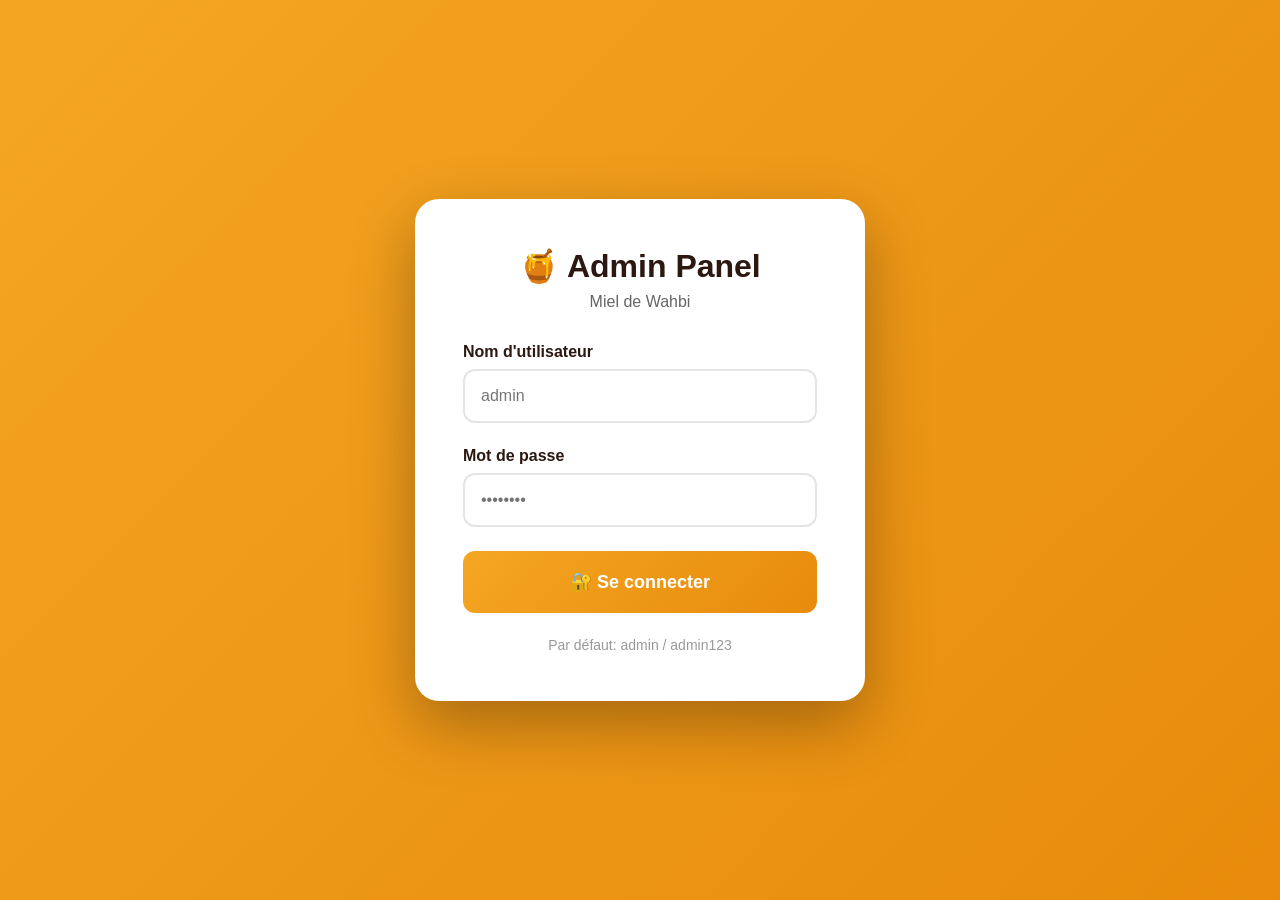
==== admin.html @ cdc11869 "Add files via upload" ====
<!DOCTYPE html>
<html lang="fr">
<head>
    <meta charset="UTF-8">
    <meta name="viewport" content="width=device-width, initial-scale=1.0">
    <title>Admin - Miel de Wahbi</title>
    <style>
        * {
            margin: 0;
            padding: 0;
            box-sizing: border-box;
        }

        :root {
            --primary: #f4a623;
            --primary-dark: #e88b0c;
            --secondary: #2c1810;
            --success: #10b981;
            --danger: #dc2626;
            --bg: #f8f9fa;
        }

        body {
            font-family: 'Segoe UI', Tahoma, Geneva, Verdana, sans-serif;
            background: var(--bg);
            color: var(--secondary);
        }

        /* Login Screen */
        .login-screen {
            min-height: 100vh;
            display: flex;
            align-items: center;
            justify-content: center;
            background: linear-gradient(135deg, var(--primary), var(--primary-dark));
            padding: 2rem;
        }

        .login-card {
            background: white;
            padding: 3rem;
            border-radius: 24px;
            box-shadow: 0 24px 64px rgba(0,0,0,0.3);
            max-width: 450px;
            width: 100%;
        }

        .login-card h1 {
            text-align: center;
            color: var(--secondary);
            margin-bottom: 0.5rem;
            font-size: 2rem;
        }

        .login-card .subtitle {
            text-align: center;
            color: #666;
            margin-bottom: 2rem;
        }

        .form-group {
            margin-bottom: 1.5rem;
        }

        .form-group label {
            display: block;
            margin-bottom: 0.5rem;
            font-weight: 600;
            color: var(--secondary);
        }

        .form-group input {
            width: 100%;
            padding: 1rem;
            border: 2px solid #e5e5e5;
            border-radius: 12px;
            font-size: 1rem;
            transition: all 0.3s;
        }

        .form-group input:focus {
            outline: none;
            border-color: var(--primary);
            box-shadow: 0 0 0 4px rgba(244, 166, 35, 0.1);
        }

        .login-btn {
            width: 100%;
            padding: 1.25rem;
            background: linear-gradient(135deg, var(--primary), var(--primary-dark));
            color: white;
            border: none;
            border-radius: 12px;
            font-size: 1.125rem;
            font-weight: 700;
            cursor: pointer;
            transition: all 0.3s;
        }

        .login-btn:hover {
            transform: translateY(-2px);
            box-shadow: 0 8px 24px rgba(244, 166, 35, 0.4);
        }

        .error-message {
            background: #fee;
            color: var(--danger);
            padding: 1rem;
            border-radius: 8px;
            margin-bottom: 1rem;
            display: none;
        }

        /* Admin Dashboard */
        .admin-dashboard {
            display: none;
            min-height: 100vh;
        }

        .admin-header {
            background: linear-gradient(135deg, var(--primary), var(--primary-dark));
            color: white;
            padding: 1.5rem 2rem;
            display: flex;
            justify-content: space-between;
            align-items: center;
            box-shadow: 0 4px 20px rgba(0,0,0,0.1);
        }

        .admin-header h1 {
            font-size: 1.75rem;
        }

        .logout-btn {
            padding: 0.75rem 1.5rem;
            background: white;
            color: var(--primary);
            border: none;
            border-radius: 8px;
            font-weight: 600;
            cursor: pointer;
            transition: all 0.3s;
        }

        .logout-btn:hover {
            transform: translateY(-2px);
            box-shadow: 0 4px 12px rgba(0,0,0,0.2);
        }

        .admin-content {
            max-width: 1400px;
            margin: 2rem auto;
            padding: 0 2rem;
        }

        .tabs {
            display: flex;
            gap: 1rem;
            margin-bottom: 2rem;
            border-bottom: 2px solid #e5e5e5;
        }

        .tab {
            padding: 1rem 2rem;
            background: transparent;
            border: none;
            border-bottom: 3px solid transparent;
            font-size: 1.125rem;
            font-weight: 600;
            color: #666;
            cursor: pointer;
            transition: all 0.3s;
        }

        .tab.active {
            color: var(--primary);
            border-bottom-color: var(--primary);
        }

        .tab-content {
            display: none;
        }

        .tab-content.active {
            display: block;
            animation: fadeIn 0.4s;
        }

        @keyframes fadeIn {
            from { opacity: 0; transform: translateY(10px); }
            to { opacity: 1; transform: translateY(0); }
        }

        /* Cards */
        .card {
            background: white;
            padding: 2rem;
            border-radius: 16px;
            box-shadow: 0 4px 20px rgba(0,0,0,0.08);
            margin-bottom: 2rem;
        }

        .card h2 {
            color: var(--secondary);
            margin-bottom: 1.5rem;
            font-size: 1.5rem;
        }

        /* Products List */
        .products-list {
            display: grid;
            gap: 1.5rem;
        }

        .product-item {
            display: grid;
            grid-template-columns: 100px 1fr auto;
            gap: 1.5rem;
            padding: 1.5rem;
            background: #f8f9fa;
            border-radius: 12px;
            align-items: center;
        }

        .product-item-image {
            width: 100px;
            height: 100px;
            background: linear-gradient(135deg, #ffd89b, var(--primary));
            border-radius: 12px;
            display: flex;
            align-items: center;
            justify-content: center;
            font-size: 3rem;
        }

        .product-item-info h3 {
            color: var(--secondary);
            margin-bottom: 0.5rem;
        }

        .product-item-info p {
            color: #666;
            margin-bottom: 0.5rem;
        }

        .product-item-price {
            font-size: 1.25rem;
            font-weight: 700;
            color: var(--primary);
        }

        .product-item-actions {
            display: flex;
            gap: 0.75rem;
        }

        .btn {
            padding: 0.75rem 1.5rem;
            border: none;
            border-radius: 8px;
            font-weight: 600;
            cursor: pointer;
            transition: all 0.3s;
        }

        .btn-edit {
            background: #3b82f6;
            color: white;
        }

        .btn-edit:hover {
            background: #2563eb;
            transform: translateY(-2px);
        }

        .btn-delete {
            background: var(--danger);
            color: white;
        }

        .btn-delete:hover {
            background: #b91c1c;
            transform: translateY(-2px);
        }

        .btn-primary {
            background: linear-gradient(135deg, var(--primary), var(--primary-dark));
            color: white;
        }

        .btn-primary:hover {
            transform: translateY(-2px);
            box-shadow: 0 4px 15px rgba(244, 166, 35, 0.4);
        }

        /* Form Grid */
        .form-grid {
            display: grid;
            grid-template-columns: repeat(auto-fit, minmax(250px, 1fr));
            gap: 1.5rem;
        }

        .form-group textarea {
            width: 100%;
            padding: 1rem;
            border: 2px solid #e5e5e5;
            border-radius: 12px;
            font-size: 1rem;
            font-family: inherit;
            min-height: 100px;
            transition: all 0.3s;
        }

        .form-group textarea:focus {
            outline: none;
            border-color: var(--primary);
            box-shadow: 0 0 0 4px rgba(244, 166, 35, 0.1);
        }

        /* Success Message */
        .success-message {
            background: #d1fae5;
            color: var(--success);
            padding: 1rem;
            border-radius: 8px;
            margin-bottom: 1rem;
            display: none;
            font-weight: 600;
        }

        /* Stats */
        .stats-grid {
            display: grid;
            grid-template-columns: repeat(auto-fit, minmax(250px, 1fr));
            gap: 1.5rem;
            margin-bottom: 2rem;
        }

        .stat-card {
            background: white;
            padding: 2rem;
            border-radius: 16px;
            box-shadow: 0 4px 20px rgba(0,0,0,0.08);
            text-align: center;
        }

        .stat-value {
            font-size: 2.5rem;
            font-weight: 900;
            color: var(--primary);
            margin-bottom: 0.5rem;
        }

        .stat-label {
            color: #666;
            font-size: 1.125rem;
        }

        /* Modal */
        .modal {
            display: none;
            position: fixed;
            inset: 0;
            background: rgba(0,0,0,0.7);
            z-index: 9999;
            align-items: center;
            justify-content: center;
        }

        .modal.active {
            display: flex;
        }

        .modal-content {
            background: white;
            padding: 2rem;
            border-radius: 20px;
            max-width: 600px;
            width: 90%;
            max-height: 90vh;
            overflow-y: auto;
        }

        .modal-header {
            display: flex;
            justify-content: space-between;
            align-items: center;
            margin-bottom: 2rem;
        }

        .modal-close {
            width: 32px;
            height: 32px;
            background: #f0f0f0;
            border: none;
            border-radius: 50%;
            cursor: pointer;
            font-size: 1.5rem;
        }

        @media (max-width: 768px) {
            .product-item {
                grid-template-columns: 1fr;
                text-align: center;
            }
            
            .product-item-actions {
                justify-content: center;
            }

            .tabs {
                overflow-x: auto;
            }
        }
    </style>
</head>
<body>
    <!-- Login Screen -->
    <div class="login-screen" id="loginScreen">
        <div class="login-card">
            <h1>🍯 Admin Panel</h1>
            <p class="subtitle">Miel de Wahbi</p>
            
            <div class="error-message" id="errorMessage">
                ❌ Identifiants incorrects
            </div>

            <form onsubmit="login(event)">
                <div class="form-group">
                    <label>Nom d'utilisateur</label>
                    <input type="text" id="username" placeholder="admin" required>
                </div>

                <div class="form-group">
                    <label>Mot de passe</label>
                    <input type="password" id="password" placeholder="••••••••" required>
                </div>

                <button type="submit" class="login-btn">
                    🔐 Se connecter
                </button>
            </form>

            <p style="margin-top: 1.5rem; text-align: center; color: #999; font-size: 0.875rem;">
                Par défaut: admin / admin123
            </p>
        </div>
    </div>

    <!-- Admin Dashboard -->
    <div class="admin-dashboard" id="adminDashboard">
        <div class="admin-header">
            <h1>🍯 Panneau d'Administration</h1>
            <button class="logout-btn" onclick="logout()">
                🚪 Déconnexion
            </button>
        </div>

        <div class="admin-content">
            <!-- Stats -->
            <div class="stats-grid">
                <div class="stat-card">
                    <div class="stat-value" id="totalProducts">4</div>
                    <div class="stat-label">Produits</div>
                </div>
                <div class="stat-card">
                    <div class="stat-value">65 DT</div>
                    <div class="stat-label">Prix Moyen</div>
                </div>
                <div class="stat-card">
                    <div class="stat-value">100%</div>
                    <div class="stat-label">En Stock</div>
                </div>
            </div>

            <!-- Tabs -->
            <div class="tabs">
                <button class="tab active" onclick="switchTab('products')">
                    📦 Produits
                </button>
                <button class="tab" onclick="switchTab('add')">
                    ➕ Ajouter Produit
                </button>
                <button class="tab" onclick="switchTab('settings')">
                    ⚙️ Paramètres
                </button>
            </div>

            <!-- Products Tab -->
            <div class="tab-content active" id="productsTab">
                <div class="card">
                    <h2>📦 Gestion des Produits</h2>
                    <div class="success-message" id="successMessage"></div>
                    <div class="products-list" id="productsList"></div>
                </div>
            </div>

            <!-- Add Product Tab -->
            <div class="tab-content" id="addTab">
                <div class="card">
                    <h2>➕ Ajouter un Nouveau Produit</h2>
                    <form onsubmit="addProduct(event)">
                        <div class="form-grid">
                            <div class="form-group">
                                <label>Nom du Produit *</label>
                                <input type="text" id="newProductName" placeholder="Miel de..." required>
                            </div>

                            <div class="form-group">
                                <label>Prix (1kg) *</label>
                                <input type="number" id="newProductPrice" placeholder="65" step="0.01" required>
                            </div>
                        </div>

                        <div class="form-group">
                            <label>Description *</label>
                            <textarea id="newProductDescription" placeholder="Décrivez le produit..." required></textarea>
                        </div>

                        <div class="form-group">
                            <label>Emoji (optionnel)</label>
                            <input type="text" id="newProductEmoji" placeholder="🍯" maxlength="2">
                        </div>

                        <button type="submit" class="btn btn-primary" style="width: 100%;">
                            ✅ Ajouter le Produit
                        </button>
                    </form>
                </div>
            </div>

            <!-- Settings Tab -->
            <div class="tab-content" id="settingsTab">
                <div class="card">
                    <h2>⚙️ Paramètres du Site</h2>
                    <form onsubmit="saveSettings(event)">
                        <div class="form-group">
                            <label>Numéro de Téléphone / WhatsApp *</label>
                            <input type="tel" id="settingsPhone" value="+216 97 244 049" required>
                        </div>

                        <div class="form-group">
                            <label>Lien Facebook / Messenger *</label>
                            <input type="url" id="settingsFacebook" value="https://www.facebook.com/abdel.gharbi.7" required>
                        </div>

                        <div class="form-group">
                            <label>Adresse *</label>
                            <input type="text" id="settingsAddress" value="Sidi Bouzid, Tunisie" required>
                        </div>

                        <div class="form-group">
                            <label>Frais de Livraison (DT) *</label>
                            <input type="number" id="settingsDelivery" value="5" step="0.01" required>
                        </div>

                        <div class="form-group">
                            <label>Mot de passe Admin *</label>
                            <input type="password" id="settingsPassword" placeholder="Nouveau mot de passe">
                            <small style="color: #666; font-size: 0.875rem;">Laissez vide pour ne pas changer</small>
                        </div>

                        <button type="submit" class="btn btn-primary" style="width: 100%;">
                            💾 Enregistrer les Paramètres
                        </button>
                    </form>
                </div>
            </div>
        </div>
    </div>

    <!-- Edit Product Modal -->
    <div class="modal" id="editModal">
        <div class="modal-content">
            <div class="modal-header">
                <h2>✏️ Modifier le Produit</h2>
                <button class="modal-close" onclick="closeEditModal()">×</button>
            </div>
            <form onsubmit="saveEdit(event)">
                <input type="hidden" id="editProductId">
                
                <div class="form-group">
                    <label>Nom du Produit *</label>
                    <input type="text" id="editProductName" required>
                </div>

                <div class="form-group">
                    <label>Description *</label>
                    <textarea id="editProductDescription" required></textarea>
                </div>

                <div class="form-grid">
                    <div class="form-group">
                        <label>Prix (500g) *</label>
                        <input type="number" id="editProduct500g" step="0.01" required>
                    </div>

                    <div class="form-group">
                        <label>Prix (1kg) *</label>
                        <input type="number" id="editProduct1kg" step="0.01" required>
                    </div>
                </div>

                <button type="submit" class="btn btn-primary" style="width: 100%;">
                    💾 Enregistrer les Modifications
                </button>
            </form>
        </div>
    </div>

    <script src="admin.js"></script>
</body>
</html>
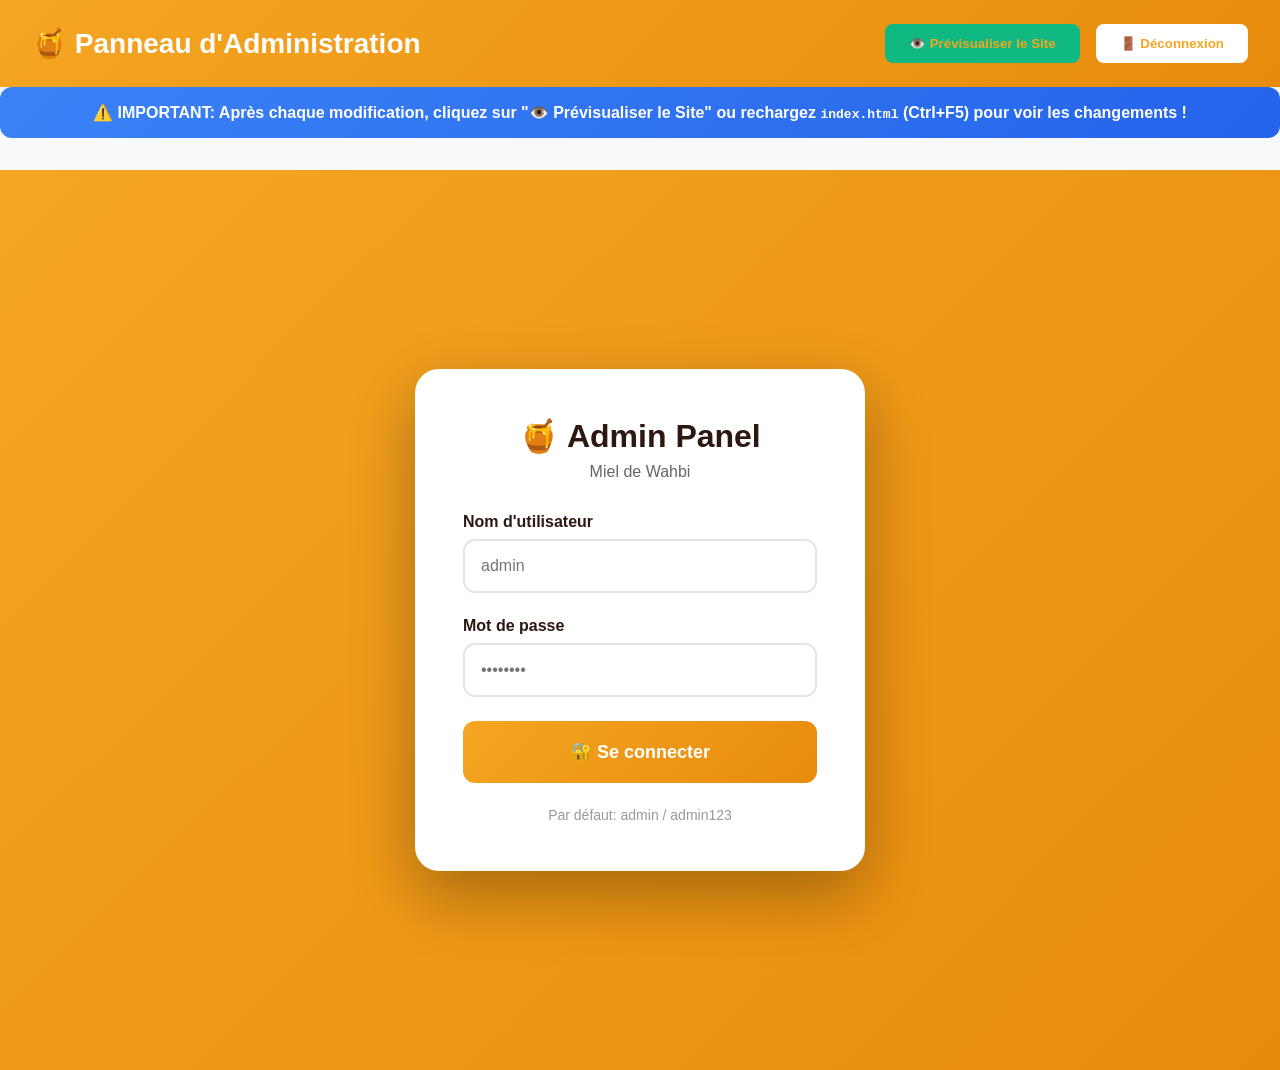
==== commit b6d1d72a: "Update admin.html" ====
--- a/admin.html
+++ b/admin.html
@@ -1,9 +1,49 @@
 <!DOCTYPE html>
 <html lang="fr">
 <head>
+  
     <meta charset="UTF-8">
     <meta name="viewport" content="width=device-width, initial-scale=1.0">
     <title>Admin - Miel de Wahbi</title>
+        <!-- Remplacez la section admin-header dans admin.html par ceci : -->
+
+    <div class="admin-header">
+        <h1>🍯 Panneau d'Administration</h1>
+        <div style="display: flex; gap: 1rem; align-items: center;">
+            <button class="logout-btn" onclick="previewChanges()" style="background: #10b981;">
+                👁️ Prévisualiser le Site
+            </button>
+            <button class="logout-btn" onclick="logout()">
+                🚪 Déconnexion
+            </button>
+        </div>
+    </div>
+    
+    <!-- Ajoutez aussi ce style dans la section <style> de admin.html : -->
+    <style>
+    .preview-instructions {
+        background: linear-gradient(135deg, #3b82f6, #2563eb);
+        color: white;
+        padding: 1rem 2rem;
+        border-radius: 12px;
+        margin-bottom: 2rem;
+        text-align: center;
+        font-weight: 600;
+        animation: pulse 2s ease-in-out infinite;
+    }
+    
+    @keyframes pulse {
+        0%, 100% { transform: scale(1); }
+        50% { transform: scale(1.02); }
+    }
+    </style>
+    
+    <!-- Ajoutez cet avertissement après le div.stats-grid dans admin.html : -->
+    
+    <div class="preview-instructions">
+        ⚠️ <strong>IMPORTANT:</strong> Après chaque modification, cliquez sur "👁️ Prévisualiser le Site" 
+        ou rechargez <code>index.html</code> (Ctrl+F5) pour voir les changements !
+    </div>  
     <style>
         * {
             margin: 0;
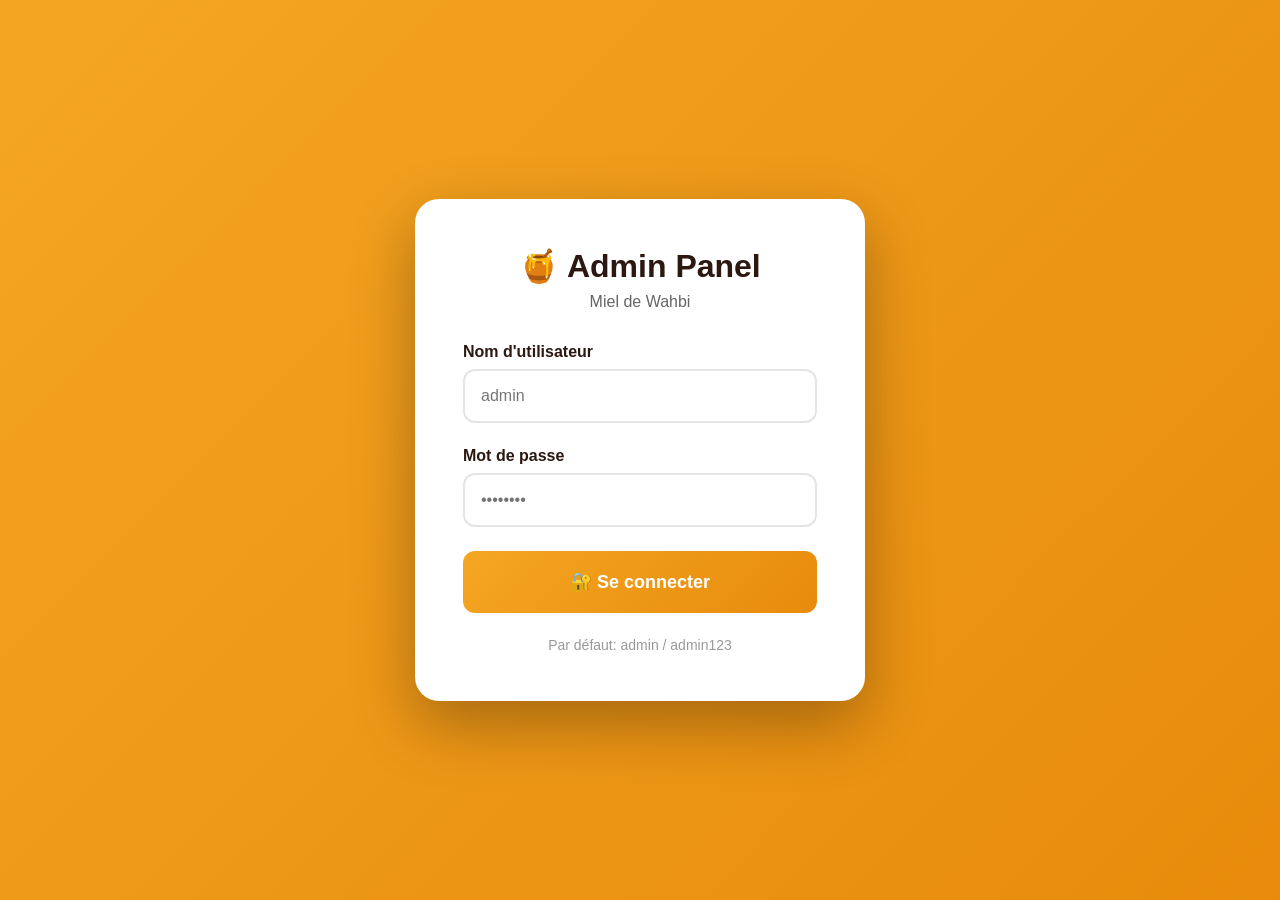
==== commit 5b1bd345: "Update admin.html" ====
--- a/admin.html
+++ b/admin.html
@@ -5,45 +5,6 @@
     <meta charset="UTF-8">
     <meta name="viewport" content="width=device-width, initial-scale=1.0">
     <title>Admin - Miel de Wahbi</title>
-        <!-- Remplacez la section admin-header dans admin.html par ceci : -->
-
-    <div class="admin-header">
-        <h1>🍯 Panneau d'Administration</h1>
-        <div style="display: flex; gap: 1rem; align-items: center;">
-            <button class="logout-btn" onclick="previewChanges()" style="background: #10b981;">
-                👁️ Prévisualiser le Site
-            </button>
-            <button class="logout-btn" onclick="logout()">
-                🚪 Déconnexion
-            </button>
-        </div>
-    </div>
-    
-    <!-- Ajoutez aussi ce style dans la section <style> de admin.html : -->
-    <style>
-    .preview-instructions {
-        background: linear-gradient(135deg, #3b82f6, #2563eb);
-        color: white;
-        padding: 1rem 2rem;
-        border-radius: 12px;
-        margin-bottom: 2rem;
-        text-align: center;
-        font-weight: 600;
-        animation: pulse 2s ease-in-out infinite;
-    }
-    
-    @keyframes pulse {
-        0%, 100% { transform: scale(1); }
-        50% { transform: scale(1.02); }
-    }
-    </style>
-    
-    <!-- Ajoutez cet avertissement après le div.stats-grid dans admin.html : -->
-    
-    <div class="preview-instructions">
-        ⚠️ <strong>IMPORTANT:</strong> Après chaque modification, cliquez sur "👁️ Prévisualiser le Site" 
-        ou rechargez <code>index.html</code> (Ctrl+F5) pour voir les changements !
-    </div>  
     <style>
         * {
             margin: 0;
@@ -489,12 +450,45 @@
 
     <!-- Admin Dashboard -->
     <div class="admin-dashboard" id="adminDashboard">
-        <div class="admin-header">
-            <h1>🍯 Panneau d'Administration</h1>
-            <button class="logout-btn" onclick="logout()">
-                🚪 Déconnexion
-            </button>
-        </div>
+               <!-- Remplacez la section admin-header dans admin.html par ceci : -->
+  
+      <div class="admin-header">
+          <h1>🍯 Panneau d'Administration</h1>
+          <div style="display: flex; gap: 1rem; align-items: center;">
+              <button class="logout-btn" onclick="previewChanges()" style="background: #10b981;">
+                  👁️ Prévisualiser le Site
+              </button>
+              <button class="logout-btn" onclick="logout()">
+                  🚪 Déconnexion
+              </button>
+          </div>
+      </div>
+      
+      <!-- Ajoutez aussi ce style dans la section <style> de admin.html : -->
+      <style>
+      .preview-instructions {
+          background: linear-gradient(135deg, #3b82f6, #2563eb);
+          color: white;
+          padding: 1rem 2rem;
+          border-radius: 12px;
+          margin-bottom: 2rem;
+          text-align: center;
+          font-weight: 600;
+          animation: pulse 2s ease-in-out infinite;
+      }
+      
+      @keyframes pulse {
+          0%, 100% { transform: scale(1); }
+          50% { transform: scale(1.02); }
+      }
+      </style>
+      
+      <!-- Ajoutez cet avertissement après le div.stats-grid dans admin.html : -->
+      
+      <div class="preview-instructions">
+          ⚠️ <strong>IMPORTANT:</strong> Après chaque modification, cliquez sur "👁️ Prévisualiser le Site" 
+          ou rechargez <code>index.html</code> (Ctrl+F5) pour voir les changements !
+      </div>  
 
         <div class="admin-content">
             <!-- Stats -->
